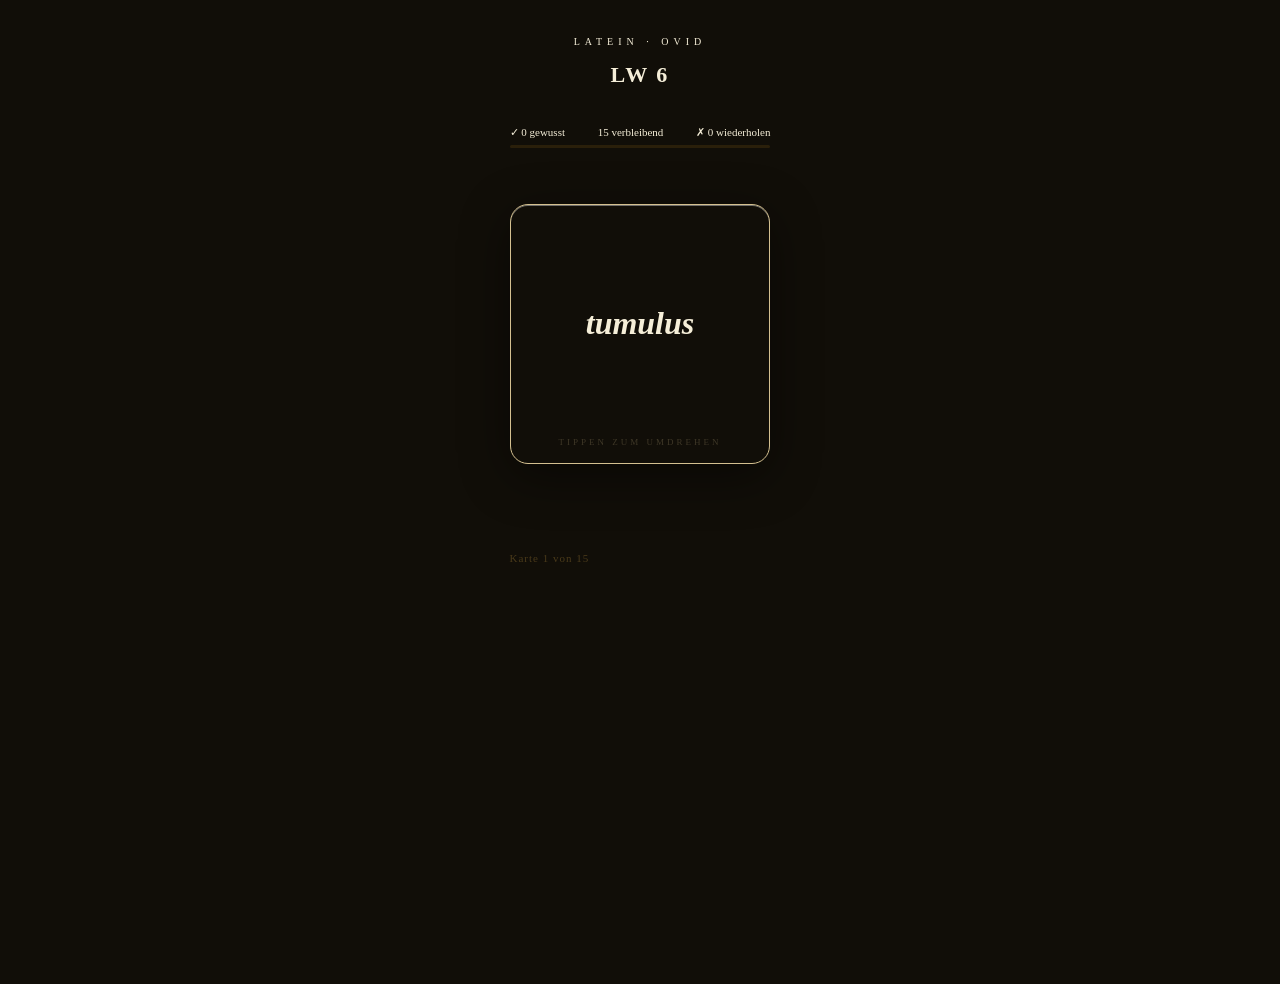
==== O-LWS6/index.html @ 35c02079 "Add initial HTML structure for Ovid LW 6" ====
<!DOCTYPE html>

<html lang="de">
<head>
<meta charset="UTF-8">
<meta name="viewport" content="width=device-width, initial-scale=1.0, maximum-scale=1.0, user-scalable=no">
<title>Ovid – LW 6</title>
<link href="https://fonts.googleapis.com/css2?family=Cormorant+Garamond:ital,wght@0,400;0,600;1,400;1,600&family=Cinzel:wght@400;600&display=swap" rel="stylesheet">
<style>
  :root {
    --bg: #110e08;
    --gold: #c8861a;
    --gold-light: #e8a832;
    --parchment: #f5eed8;
    --dark-card: #1e1508;
    --muted: #7a6a4a;
    --text: #1a1408;
  }

- { box-sizing: border-box; margin: 0; padding: 0; -webkit-tap-highlight-color: transparent; }

html, body { background: #110e08 !important; color: #f5eed8 !important; }

body {
background: var(–bg);
min-height: 100vh;
display: flex;
flex-direction: column;
align-items: center;
font-family: ‘Cormorant Garamond’, Georgia, serif;
padding: 28px 20px 40px;
background-image: radial-gradient(ellipse at 20% 50%, #2a1a0522 0%, transparent 60%),
radial-gradient(ellipse at 80% 20%, #c8861a0a 0%, transparent 50%);
}

header { text-align: center; margin-bottom: 24px; }

.subtitle {
font-family: ‘Cinzel’, serif;
font-size: 10px;
letter-spacing: 5px;
color: var(–gold);
text-transform: uppercase;
margin-bottom: 8px;
}

h1 {
font-family: ‘Cinzel’, serif;
font-size: 22px;
color: var(–parchment);
font-weight: 600;
letter-spacing: 2px;
}

.progress-wrap { width: 100%; max-width: 420px; margin-bottom: 16px; }

.progress-labels {
display: flex;
justify-content: space-between;
font-size: 11px;
color: var(–muted);
margin-bottom: 6px;
font-family: ‘Cinzel’, serif;
}

.progress-bar-bg { height: 3px; background: #2a1f0a; border-radius: 2px; overflow: hidden; }

.progress-bar {
height: 100%;
background: linear-gradient(90deg, var(–gold), var(–gold-light));
border-radius: 2px;
transition: width 0.5s ease;
}

.round-badge {
height: 28px;
display: flex;
align-items: center;
justify-content: center;
font-family: ‘Cinzel’, serif;
font-size: 10px;
letter-spacing: 3px;
color: var(–gold);
text-transform: uppercase;
margin-bottom: 12px;
}

.scene {
width: 100%;
max-width: 420px;
height: 260px;
perspective: 1200px;
cursor: pointer;
flex-shrink: 0;
}

.card {
position: relative;
width: 100%;
height: 260px;
transform-style: preserve-3d;
transition: transform 0.5s cubic-bezier(.4,0,.2,1);
}

.card.flipped { transform: rotateY(180deg); }

.card-face {
position: absolute;
inset: 0;
backface-visibility: hidden;
-webkit-backface-visibility: hidden;
border-radius: 18px;
display: flex;
flex-direction: column;
align-items: center;
justify-content: center;
padding: 36px 28px 48px;
}

.card-front {
background: var(–parchment);
box-shadow: 0 12px 50px #00000077, inset 0 1px 0 #ffffff66;
border: 1px solid #d4c090;
}

.card-back {
background: var(–dark-card);
box-shadow: 0 12px 50px #00000077;
border: 1px solid #3a2c10;
transform: rotateY(180deg);
}

.latin-word {
font-size: 32px;
font-weight: 600;
font-style: italic;
color: var(–text);
text-align: center;
line-height: 1.2;
margin-bottom: 10px;
}

.grammar-info {
font-size: 13px;
color: var(–muted);
font-style: italic;
text-align: center;
}

.tap-hint {
position: absolute;
bottom: 16px;
font-family: ‘Cinzel’, serif;
font-size: 9px;
letter-spacing: 3px;
color: #bba87a44;
text-transform: uppercase;
transition: opacity 0.2s;
}

.back-latin {
font-family: ‘Cinzel’, serif;
font-size: 11px;
color: var(–gold);
letter-spacing: 2px;
margin-bottom: 14px;
font-style: italic;
text-align: center;
}

.german-word {
font-size: 24px;
font-weight: 600;
color: var(–parchment);
text-align: center;
line-height: 1.4;
}

.button-row {
width: 100%;
max-width: 420px;
height: 56px;
display: flex;
align-items: center;
justify-content: center;
gap: 14px;
margin-top: 20px;
}

.btn {
font-family: ‘Cinzel’, serif;
font-size: 13px;
letter-spacing: 1px;
border-radius: 10px;
padding: 13px 26px;
cursor: pointer;
border: none;
opacity: 0;
pointer-events: none;
transition: opacity 0.25s ease, transform 0.1s;
}

.btn.visible { opacity: 1; pointer-events: all; }
.btn:active { transform: scale(0.96); }
.btn-nochmal { background: transparent; border: 2px solid #c0392b; color: #e74c3c; }
.btn-gewusst { background: var(–gold); color: #fff; }

.counter {
height: 24px;
display: flex;
align-items: center;
font-family: ‘Cinzel’, serif;
font-size: 11px;
color: #4a3a1a;
letter-spacing: 1px;
margin-top: 6px;
}

.done {
background: var(–parchment);
border-radius: 18px;
padding: 48px 36px;
max-width: 420px;
width: 100%;
text-align: center;
box-shadow: 0 12px 50px #00000077;
}

.done-emoji { font-size: 44px; margin-bottom: 16px; }

.done h2 {
font-family: ‘Cinzel’, serif;
font-size: 22px;
color: var(–text);
margin-bottom: 10px;
}

.done p { font-size: 16px; color: var(–muted); margin-bottom: 28px; }

.btn-reset {
font-family: ‘Cinzel’, serif;
font-size: 14px;
letter-spacing: 1px;
background: var(–gold);
color: #fff;
padding: 14px 36px;
border: none;
border-radius: 10px;
cursor: pointer;
}
</style>

</head>
<body>

<header>
  <div class="subtitle">Latein · Ovid</div>
  <h1>LW 6</h1>
</header>

<div id="app"></div>

<script>
const ALL_CARDS = [
  { latin: "cāsus", info: "ūs m", german: "der Fall, der Zufall" },
  { latin: "cārus", info: "a, um", german: "lieb, teuer, wertvoll" },
  { latin: "perdere", info: "perdō, perdidī, perditum", german: "verlieren, verschwenden,\nzugrunde richten" },
  { latin: "fortis", info: "e", german: "kräftig, tapfer" },
  { latin: "exstinguere", info: "exstinguō, exstīnxī, exstīnctum", german: "auslöschen, vernichten" },
  { latin: "comes", info: "itis m", german: "der Begleiter, der Gefährte" },
  { latin: "ambō", info: "ambae, ambō", german: "beide (zusammen)" },
  { latin: "tegere", info: "tegō, tēxī, tēctum", german: "bedecken, schützen, verbergen" },
  { latin: "ērigere", info: "ērigō, ērēxī, ērēctum", german: "aufrichten, emporheben" },
  { latin: "lētum", info: "", german: "der Tod" },
  { latin: "tumulus", info: "", german: "der (Grab-)Hügel" },
  { latin: "rāmus", info: "", german: "der Ast" },
  { latin: "aptus", info: "a, um", german: "passend, geeignet" },
  { latin: "geminus", info: "a, um", german: "doppelt" },
  { latin: "cruor", info: "ōris m", german: "das Blut" },
];

function shuffle(arr) {
  const a = [...arr];
  for (let i = a.length - 1; i > 0; i--) {
    const j = Math.floor(Math.random() * (i + 1));
    [a[i], a[j]] = [a[j], a[i]];
  }
  return a;
}

let deck = [], repeatPool = [], knownSet = new Set(), pos = 0, flipped = false, round = 1;

function init() {
  deck = shuffle(ALL_CARDS.map((_, i) => i));
  repeatPool = []; knownSet = new Set(); pos = 0; flipped = false; round = 1;
  render();
}

function render() {
  const app = document.getElementById('app');

  if (knownSet.size === ALL_CARDS.length) {
    app.innerHTML = `
      <div class="done">
        <div class="done-emoji">🏛️</div>
        <h2>Alle gewusst!</h2>
        <p>Alle ${ALL_CARDS.length} Karten gemeistert.</p>
        <button class="btn-reset" onclick="init()">Neu starten</button>
      </div>`;
    return;
  }

  if (pos >= deck.length) {
    deck = shuffle(repeatPool);
    repeatPool = []; pos = 0; round++; flipped = false;
  }

  const card = ALL_CARDS[deck[pos]];
  const progress = Math.round((knownSet.size / ALL_CARDS.length) * 100);
  const totalLeft = (deck.length - pos) + repeatPool.length;

  app.innerHTML = `
    <div class="progress-wrap">
      <div class="progress-labels">
        <span>✓ ${knownSet.size} gewusst</span>
        <span>${totalLeft} verbleibend</span>
        <span>✗ ${repeatPool.length} wiederholen</span>
      </div>
      <div class="progress-bar-bg">
        <div class="progress-bar" style="width:${progress}%"></div>
      </div>
    </div>

    <div class="round-badge">${round > 1 ? `Wiederholung · Runde ${round}` : '&nbsp;'}</div>

    <div class="scene" id="scene">
      <div class="card" id="card">
        <div class="card-face card-front">
          <div class="latin-word">${card.latin}</div>
          ${card.info ? `<div class="grammar-info">${card.info}</div>` : ''}
          <div class="tap-hint" id="tap-hint">Tippen zum Umdrehen</div>
        </div>
        <div class="card-face card-back">
          <div class="back-latin">${card.latin}</div>
          <div class="german-word">${card.german.replace(/\n/g, '<br>')}</div>
        </div>
      </div>
    </div>

    <div class="button-row">
      <button class="btn btn-nochmal" id="btn-n">✗ Nochmal</button>
      <button class="btn btn-gewusst" id="btn-g">✓ Gewusst</button>
    </div>

    <div class="counter" id="counter">Karte ${pos + 1} von ${deck.length}</div>
  `;

  document.getElementById('scene').addEventListener('click', flipCard);
  document.getElementById('btn-n').addEventListener('click', e => { e.stopPropagation(); answer(false); });
  document.getElementById('btn-g').addEventListener('click', e => { e.stopPropagation(); answer(true); });
}

function flipCard() {
  if (flipped) return;
  flipped = true;
  document.getElementById('card').classList.add('flipped');
  document.getElementById('btn-n').classList.add('visible');
  document.getElementById('btn-g').classList.add('visible');
  const hint = document.getElementById('tap-hint');
  if (hint) hint.style.opacity = '0';
}

function answer(correct) {
  if (correct) knownSet.add(deck[pos]);
  else repeatPool.push(deck[pos]);
  pos++; flipped = false;
  render();
}

init();
</script>

</body>
</html>
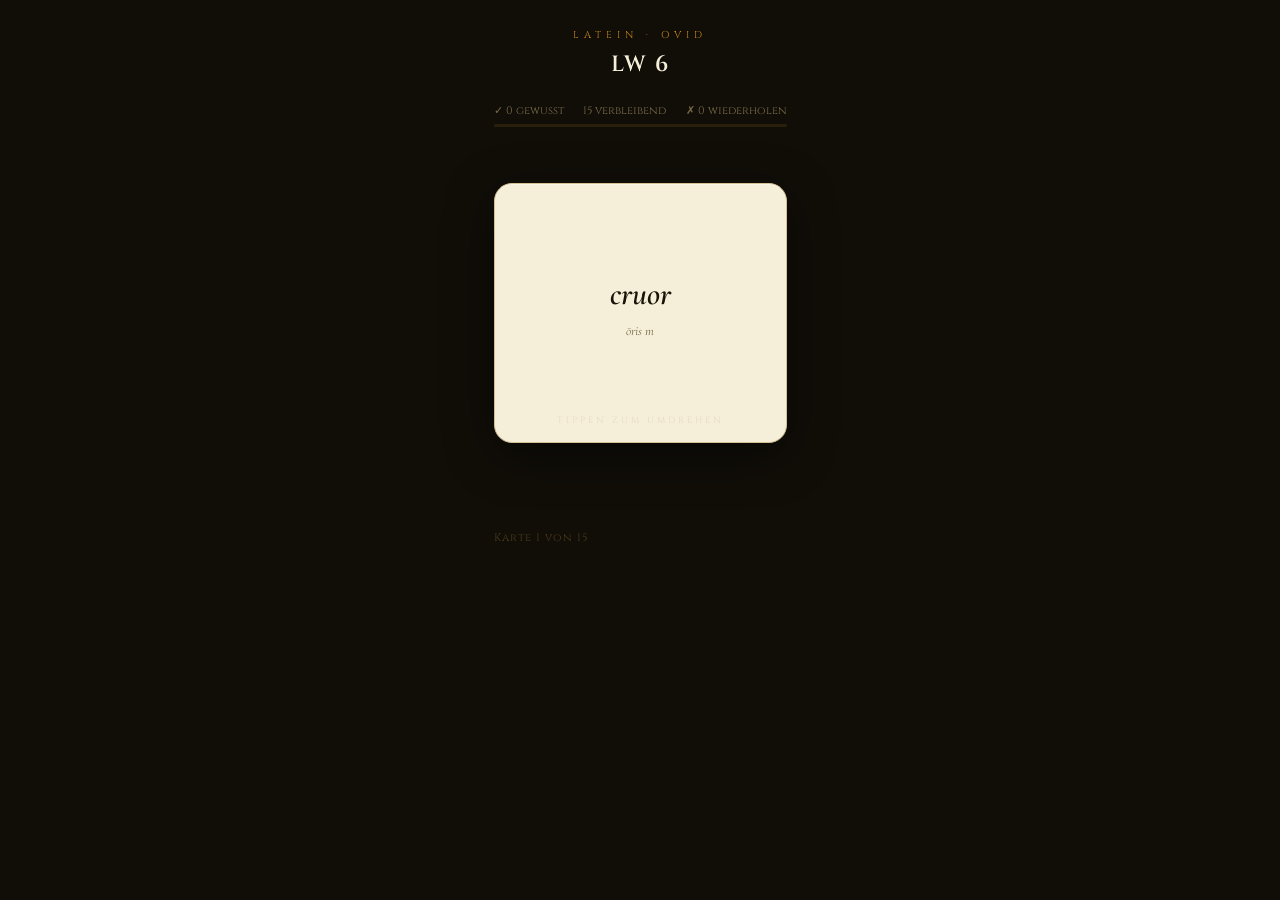
==== commit 553c5060: "cssfix" ====
--- a/O-LWS6/index.html
+++ b/O-LWS6/index.html
@@ -1,325 +1,119 @@
-<!DOCTYPE html>
+<!doctype html>
 
 <html lang="de">
-<head>
-<meta charset="UTF-8">
-<meta name="viewport" content="width=device-width, initial-scale=1.0, maximum-scale=1.0, user-scalable=no">
-<title>Ovid – LW 6</title>
-<link href="https://fonts.googleapis.com/css2?family=Cormorant+Garamond:ital,wght@0,400;0,600;1,400;1,600&family=Cinzel:wght@400;600&display=swap" rel="stylesheet">
-<style>
-  :root {
-    --bg: #110e08;
-    --gold: #c8861a;
-    --gold-light: #e8a832;
-    --parchment: #f5eed8;
-    --dark-card: #1e1508;
-    --muted: #7a6a4a;
-    --text: #1a1408;
-  }
+  <head>
+    <meta charset="UTF-8" />
+    <meta
+      name="viewport"
+      content="width=device-width, initial-scale=1.0, maximum-scale=1.0, user-scalable=no"
+    />
+    <title>Ovid – LW 6</title>
+    <link
+      href="https://fonts.googleapis.com/css2?family=Cormorant+Garamond:ital,wght@0,400;0,600;1,400;1,600&family=Cinzel:wght@400;600&display=swap"
+      rel="stylesheet"
+    />
+    <link rel="stylesheet" href="../style.css" />
+  </head>
+  <body>
+    <header>
+      <div class="subtitle">Latein · Ovid</div>
+      <h1>LW 6</h1>
+    </header>
 
-- { box-sizing: border-box; margin: 0; padding: 0; -webkit-tap-highlight-color: transparent; }
+    <div id="app"></div>
 
-html, body { background: #110e08 !important; color: #f5eed8 !important; }
+    <script>
+      const ALL_CARDS = [
+        { latin: "cāsus", info: "ūs m", german: "der Fall, der Zufall" },
+        { latin: "cārus", info: "a, um", german: "lieb, teuer, wertvoll" },
+        {
+          latin: "perdere",
+          info: "perdō, perdidī, perditum",
+          german: "verlieren, verschwenden,\nzugrunde richten",
+        },
+        { latin: "fortis", info: "e", german: "kräftig, tapfer" },
+        {
+          latin: "exstinguere",
+          info: "exstinguō, exstīnxī, exstīnctum",
+          german: "auslöschen, vernichten",
+        },
+        {
+          latin: "comes",
+          info: "itis m",
+          german: "der Begleiter, der Gefährte",
+        },
+        { latin: "ambō", info: "ambae, ambō", german: "beide (zusammen)" },
+        {
+          latin: "tegere",
+          info: "tegō, tēxī, tēctum",
+          german: "bedecken, schützen, verbergen",
+        },
+        {
+          latin: "ērigere",
+          info: "ērigō, ērēxī, ērēctum",
+          german: "aufrichten, emporheben",
+        },
+        { latin: "lētum", info: "", german: "der Tod" },
+        { latin: "tumulus", info: "", german: "der (Grab-)Hügel" },
+        { latin: "rāmus", info: "", german: "der Ast" },
+        { latin: "aptus", info: "a, um", german: "passend, geeignet" },
+        { latin: "geminus", info: "a, um", german: "doppelt" },
+        { latin: "cruor", info: "ōris m", german: "das Blut" },
+      ];
 
-body {
-background: var(–bg);
-min-height: 100vh;
-display: flex;
-flex-direction: column;
-align-items: center;
-font-family: ‘Cormorant Garamond’, Georgia, serif;
-padding: 28px 20px 40px;
-background-image: radial-gradient(ellipse at 20% 50%, #2a1a0522 0%, transparent 60%),
-radial-gradient(ellipse at 80% 20%, #c8861a0a 0%, transparent 50%);
-}
+      function shuffle(arr) {
+        const a = [...arr];
+        for (let i = a.length - 1; i > 0; i--) {
+          const j = Math.floor(Math.random() * (i + 1));
+          [a[i], a[j]] = [a[j], a[i]];
+        }
+        return a;
+      }
 
-header { text-align: center; margin-bottom: 24px; }
+      let deck = [],
+        repeatPool = [],
+        knownSet = new Set(),
+        pos = 0,
+        flipped = false,
+        round = 1;
 
-.subtitle {
-font-family: ‘Cinzel’, serif;
-font-size: 10px;
-letter-spacing: 5px;
-color: var(–gold);
-text-transform: uppercase;
-margin-bottom: 8px;
-}
+      function init() {
+        deck = shuffle(ALL_CARDS.map((_, i) => i));
+        repeatPool = [];
+        knownSet = new Set();
+        pos = 0;
+        flipped = false;
+        round = 1;
+        render();
+      }
 
-h1 {
-font-family: ‘Cinzel’, serif;
-font-size: 22px;
-color: var(–parchment);
-font-weight: 600;
-letter-spacing: 2px;
-}
+      function render() {
+        const app = document.getElementById("app");
 
-.progress-wrap { width: 100%; max-width: 420px; margin-bottom: 16px; }
-
-.progress-labels {
-display: flex;
-justify-content: space-between;
-font-size: 11px;
-color: var(–muted);
-margin-bottom: 6px;
-font-family: ‘Cinzel’, serif;
-}
-
-.progress-bar-bg { height: 3px; background: #2a1f0a; border-radius: 2px; overflow: hidden; }
-
-.progress-bar {
-height: 100%;
-background: linear-gradient(90deg, var(–gold), var(–gold-light));
-border-radius: 2px;
-transition: width 0.5s ease;
-}
-
-.round-badge {
-height: 28px;
-display: flex;
-align-items: center;
-justify-content: center;
-font-family: ‘Cinzel’, serif;
-font-size: 10px;
-letter-spacing: 3px;
-color: var(–gold);
-text-transform: uppercase;
-margin-bottom: 12px;
-}
-
-.scene {
-width: 100%;
-max-width: 420px;
-height: 260px;
-perspective: 1200px;
-cursor: pointer;
-flex-shrink: 0;
-}
-
-.card {
-position: relative;
-width: 100%;
-height: 260px;
-transform-style: preserve-3d;
-transition: transform 0.5s cubic-bezier(.4,0,.2,1);
-}
-
-.card.flipped { transform: rotateY(180deg); }
-
-.card-face {
-position: absolute;
-inset: 0;
-backface-visibility: hidden;
--webkit-backface-visibility: hidden;
-border-radius: 18px;
-display: flex;
-flex-direction: column;
-align-items: center;
-justify-content: center;
-padding: 36px 28px 48px;
-}
-
-.card-front {
-background: var(–parchment);
-box-shadow: 0 12px 50px #00000077, inset 0 1px 0 #ffffff66;
-border: 1px solid #d4c090;
-}
-
-.card-back {
-background: var(–dark-card);
-box-shadow: 0 12px 50px #00000077;
-border: 1px solid #3a2c10;
-transform: rotateY(180deg);
-}
-
-.latin-word {
-font-size: 32px;
-font-weight: 600;
-font-style: italic;
-color: var(–text);
-text-align: center;
-line-height: 1.2;
-margin-bottom: 10px;
-}
-
-.grammar-info {
-font-size: 13px;
-color: var(–muted);
-font-style: italic;
-text-align: center;
-}
-
-.tap-hint {
-position: absolute;
-bottom: 16px;
-font-family: ‘Cinzel’, serif;
-font-size: 9px;
-letter-spacing: 3px;
-color: #bba87a44;
-text-transform: uppercase;
-transition: opacity 0.2s;
-}
-
-.back-latin {
-font-family: ‘Cinzel’, serif;
-font-size: 11px;
-color: var(–gold);
-letter-spacing: 2px;
-margin-bottom: 14px;
-font-style: italic;
-text-align: center;
-}
-
-.german-word {
-font-size: 24px;
-font-weight: 600;
-color: var(–parchment);
-text-align: center;
-line-height: 1.4;
-}
-
-.button-row {
-width: 100%;
-max-width: 420px;
-height: 56px;
-display: flex;
-align-items: center;
-justify-content: center;
-gap: 14px;
-margin-top: 20px;
-}
-
-.btn {
-font-family: ‘Cinzel’, serif;
-font-size: 13px;
-letter-spacing: 1px;
-border-radius: 10px;
-padding: 13px 26px;
-cursor: pointer;
-border: none;
-opacity: 0;
-pointer-events: none;
-transition: opacity 0.25s ease, transform 0.1s;
-}
-
-.btn.visible { opacity: 1; pointer-events: all; }
-.btn:active { transform: scale(0.96); }
-.btn-nochmal { background: transparent; border: 2px solid #c0392b; color: #e74c3c; }
-.btn-gewusst { background: var(–gold); color: #fff; }
-
-.counter {
-height: 24px;
-display: flex;
-align-items: center;
-font-family: ‘Cinzel’, serif;
-font-size: 11px;
-color: #4a3a1a;
-letter-spacing: 1px;
-margin-top: 6px;
-}
-
-.done {
-background: var(–parchment);
-border-radius: 18px;
-padding: 48px 36px;
-max-width: 420px;
-width: 100%;
-text-align: center;
-box-shadow: 0 12px 50px #00000077;
-}
-
-.done-emoji { font-size: 44px; margin-bottom: 16px; }
-
-.done h2 {
-font-family: ‘Cinzel’, serif;
-font-size: 22px;
-color: var(–text);
-margin-bottom: 10px;
-}
-
-.done p { font-size: 16px; color: var(–muted); margin-bottom: 28px; }
-
-.btn-reset {
-font-family: ‘Cinzel’, serif;
-font-size: 14px;
-letter-spacing: 1px;
-background: var(–gold);
-color: #fff;
-padding: 14px 36px;
-border: none;
-border-radius: 10px;
-cursor: pointer;
-}
-</style>
-
-</head>
-<body>
-
-<header>
-  <div class="subtitle">Latein · Ovid</div>
-  <h1>LW 6</h1>
-</header>
-
-<div id="app"></div>
-
-<script>
-const ALL_CARDS = [
-  { latin: "cāsus", info: "ūs m", german: "der Fall, der Zufall" },
-  { latin: "cārus", info: "a, um", german: "lieb, teuer, wertvoll" },
-  { latin: "perdere", info: "perdō, perdidī, perditum", german: "verlieren, verschwenden,\nzugrunde richten" },
-  { latin: "fortis", info: "e", german: "kräftig, tapfer" },
-  { latin: "exstinguere", info: "exstinguō, exstīnxī, exstīnctum", german: "auslöschen, vernichten" },
-  { latin: "comes", info: "itis m", german: "der Begleiter, der Gefährte" },
-  { latin: "ambō", info: "ambae, ambō", german: "beide (zusammen)" },
-  { latin: "tegere", info: "tegō, tēxī, tēctum", german: "bedecken, schützen, verbergen" },
-  { latin: "ērigere", info: "ērigō, ērēxī, ērēctum", german: "aufrichten, emporheben" },
-  { latin: "lētum", info: "", german: "der Tod" },
-  { latin: "tumulus", info: "", german: "der (Grab-)Hügel" },
-  { latin: "rāmus", info: "", german: "der Ast" },
-  { latin: "aptus", info: "a, um", german: "passend, geeignet" },
-  { latin: "geminus", info: "a, um", german: "doppelt" },
-  { latin: "cruor", info: "ōris m", german: "das Blut" },
-];
-
-function shuffle(arr) {
-  const a = [...arr];
-  for (let i = a.length - 1; i > 0; i--) {
-    const j = Math.floor(Math.random() * (i + 1));
-    [a[i], a[j]] = [a[j], a[i]];
-  }
-  return a;
-}
-
-let deck = [], repeatPool = [], knownSet = new Set(), pos = 0, flipped = false, round = 1;
-
-function init() {
-  deck = shuffle(ALL_CARDS.map((_, i) => i));
-  repeatPool = []; knownSet = new Set(); pos = 0; flipped = false; round = 1;
-  render();
-}
-
-function render() {
-  const app = document.getElementById('app');
-
-  if (knownSet.size === ALL_CARDS.length) {
-    app.innerHTML = `
+        if (knownSet.size === ALL_CARDS.length) {
+          app.innerHTML = `
       <div class="done">
         <div class="done-emoji">🏛️</div>
         <h2>Alle gewusst!</h2>
         <p>Alle ${ALL_CARDS.length} Karten gemeistert.</p>
         <button class="btn-reset" onclick="init()">Neu starten</button>
       </div>`;
-    return;
-  }
+          return;
+        }
 
-  if (pos >= deck.length) {
-    deck = shuffle(repeatPool);
-    repeatPool = []; pos = 0; round++; flipped = false;
-  }
+        if (pos >= deck.length) {
+          deck = shuffle(repeatPool);
+          repeatPool = [];
+          pos = 0;
+          round++;
+          flipped = false;
+        }
 
-  const card = ALL_CARDS[deck[pos]];
-  const progress = Math.round((knownSet.size / ALL_CARDS.length) * 100);
-  const totalLeft = (deck.length - pos) + repeatPool.length;
+        const card = ALL_CARDS[deck[pos]];
+        const progress = Math.round((knownSet.size / ALL_CARDS.length) * 100);
+        const totalLeft = deck.length - pos + repeatPool.length;
 
-  app.innerHTML = `
+        app.innerHTML = `
     <div class="progress-wrap">
       <div class="progress-labels">
         <span>✓ ${knownSet.size} gewusst</span>
@@ -331,18 +125,18 @@
       </div>
     </div>
 
-    <div class="round-badge">${round > 1 ? `Wiederholung · Runde ${round}` : '&nbsp;'}</div>
+    <div class="round-badge">${round > 1 ? `Wiederholung · Runde ${round}` : "&nbsp;"}</div>
 
     <div class="scene" id="scene">
       <div class="card" id="card">
         <div class="card-face card-front">
           <div class="latin-word">${card.latin}</div>
-          ${card.info ? `<div class="grammar-info">${card.info}</div>` : ''}
+          ${card.info ? `<div class="grammar-info">${card.info}</div>` : ""}
           <div class="tap-hint" id="tap-hint">Tippen zum Umdrehen</div>
         </div>
         <div class="card-face card-back">
           <div class="back-latin">${card.latin}</div>
-          <div class="german-word">${card.german.replace(/\n/g, '<br>')}</div>
+          <div class="german-word">${card.german.replace(/\n/g, "<br>")}</div>
         </div>
       </div>
     </div>
@@ -355,30 +149,36 @@
     <div class="counter" id="counter">Karte ${pos + 1} von ${deck.length}</div>
   `;
 
-  document.getElementById('scene').addEventListener('click', flipCard);
-  document.getElementById('btn-n').addEventListener('click', e => { e.stopPropagation(); answer(false); });
-  document.getElementById('btn-g').addEventListener('click', e => { e.stopPropagation(); answer(true); });
-}
+        document.getElementById("scene").addEventListener("click", flipCard);
+        document.getElementById("btn-n").addEventListener("click", (e) => {
+          e.stopPropagation();
+          answer(false);
+        });
+        document.getElementById("btn-g").addEventListener("click", (e) => {
+          e.stopPropagation();
+          answer(true);
+        });
+      }
 
-function flipCard() {
-  if (flipped) return;
-  flipped = true;
-  document.getElementById('card').classList.add('flipped');
-  document.getElementById('btn-n').classList.add('visible');
-  document.getElementById('btn-g').classList.add('visible');
-  const hint = document.getElementById('tap-hint');
-  if (hint) hint.style.opacity = '0';
-}
+      function flipCard() {
+        if (flipped) return;
+        flipped = true;
+        document.getElementById("card").classList.add("flipped");
+        document.getElementById("btn-n").classList.add("visible");
+        document.getElementById("btn-g").classList.add("visible");
+        const hint = document.getElementById("tap-hint");
+        if (hint) hint.style.opacity = "0";
+      }
 
-function answer(correct) {
-  if (correct) knownSet.add(deck[pos]);
-  else repeatPool.push(deck[pos]);
-  pos++; flipped = false;
-  render();
-}
+      function answer(correct) {
+        if (correct) knownSet.add(deck[pos]);
+        else repeatPool.push(deck[pos]);
+        pos++;
+        flipped = false;
+        render();
+      }
 
-init();
-</script>
-
-</body>
+      init();
+    </script>
+  </body>
 </html>
--- a/style.css
+++ b/style.css
@@ -0,0 +1,241 @@
+  :root {
+    --bg: #110e08;
+    --gold: #c8861a;
+    --gold-light: #e8a832;
+    --parchment: #f5eed8;
+    --dark-card: #1e1508;
+    --muted: #7a6a4a;
+    --text: #1a1408;
+  }
+
+* { box-sizing: border-box; margin: 0; padding: 0; -webkit-tap-highlight-color: transparent; }
+
+html, body { background: #110e08 !important; color: #f5eed8 !important; }
+
+body {
+background: var(–bg);
+min-height: 100vh;
+display: flex;
+flex-direction: column;
+align-items: center;
+font-family: "Cormorant Garamond", Georgia, serif;
+padding: 28px 20px 40px;
+background-image: radial-gradient(ellipse at 20% 50%, #2a1a0522 0%, transparent 60%),
+radial-gradient(ellipse at 80% 20%, #c8861a0a 0%, transparent 50%);
+}
+
+header { text-align: center; margin-bottom: 24px; }
+
+.subtitle {
+font-family: "Cinzel", serif;
+font-size: 10px;
+letter-spacing: 5px;
+color: var(--gold);
+text-transform: uppercase;
+margin-bottom: 8px;
+}
+
+h1 {
+font-family: "Cinzel", serif;
+font-size: 22px;
+color: var(--parchment);
+font-weight: 600;
+letter-spacing: 2px;
+}
+
+.progress-wrap { width: 100%; max-width: 420px; margin-bottom: 16px; }
+
+.progress-labels {
+display: flex;
+justify-content: space-between;
+font-size: 11px;
+color: var(--muted);
+margin-bottom: 6px;
+font-family: "Cinzel", serif;
+}
+
+.progress-bar-bg { height: 3px; background: #2a1f0a; border-radius: 2px; overflow: hidden; }
+
+.progress-bar {
+height: 100%;
+background: linear-gradient(90deg, var(--gold), var(--gold-light));
+border-radius: 2px;
+transition: width 0.5s ease;
+}
+
+.round-badge {
+height: 28px;
+display: flex;
+align-items: center;
+justify-content: center;
+font-family: "Cinzel", serif;
+font-size: 10px;
+letter-spacing: 3px;
+color: var(--gold);
+text-transform: uppercase;
+margin-bottom: 12px;
+}
+
+.scene {
+width: 100%;
+max-width: 420px;
+height: 260px;
+perspective: 1200px;
+cursor: pointer;
+flex-shrink: 0;
+}
+
+.card {
+position: relative;
+width: 100%;
+height: 260px;
+transform-style: preserve-3d;
+transition: transform 0.5s cubic-bezier(.4,0,.2,1);
+}
+
+.card.flipped { transform: rotateY(180deg); }
+
+.card-face {
+position: absolute;
+inset: 0;
+backface-visibility: hidden;
+-webkit-backface-visibility: hidden;
+border-radius: 18px;
+display: flex;
+flex-direction: column;
+align-items: center;
+justify-content: center;
+padding: 36px 28px 48px;
+}
+
+.card-front {
+background: var(--parchment);
+box-shadow: 0 12px 50px #00000077, inset 0 1px 0 #ffffff66;
+border: 1px solid #d4c090;
+}
+
+.card-back {
+background: var(--dark-card);
+box-shadow: 0 12px 50px #00000077;
+border: 1px solid #3a2c10;
+transform: rotateY(180deg);
+}
+
+.latin-word {
+font-size: 32px;
+font-weight: 600;
+font-style: italic;
+color: var(--text);
+text-align: center;
+line-height: 1.2;
+margin-bottom: 10px;
+}
+
+.grammar-info {
+font-size: 13px;
+color: var(--muted);
+font-style: italic;
+text-align: center;
+}
+
+.tap-hint {
+position: absolute;
+bottom: 16px;
+font-family: "Cinzel", serif;
+font-size: 9px;
+letter-spacing: 3px;
+color: #bba87a44;
+text-transform: uppercase;
+transition: opacity 0.2s;
+}
+
+.back-latin {
+font-family: "Cinzel", serif;
+font-size: 11px;
+color: var(--gold);
+letter-spacing: 2px;
+margin-bottom: 14px;
+font-style: italic;
+text-align: center;
+}
+
+.german-word {
+font-size: 24px;
+font-weight: 600;
+color: var(--parchment);
+text-align: center;
+line-height: 1.4;
+}
+
+.button-row {
+width: 100%;
+max-width: 420px;
+height: 56px;
+display: flex;
+align-items: center;
+justify-content: center;
+gap: 14px;
+margin-top: 20px;
+}
+
+.btn {
+font-family: "Cinzel", serif;
+font-size: 13px;
+letter-spacing: 1px;
+border-radius: 10px;
+padding: 13px 26px;
+cursor: pointer;
+border: none;
+opacity: 0;
+pointer-events: none;
+transition: opacity 0.25s ease, transform 0.1s;
+}
+
+.btn.visible { opacity: 1; pointer-events: all; }
+.btn:active { transform: scale(0.96); }
+.btn-nochmal { background: transparent; border: 2px solid #c0392b; color: #e74c3c; }
+.btn-gewusst { background: var(--gold); color: #fff; }
+
+.counter {
+height: 24px;
+display: flex;
+align-items: center;
+font-family: "Cinzel", serif;
+font-size: 11px;
+color: #4a3a1a;
+letter-spacing: 1px;
+margin-top: 6px;
+}
+
+.done {
+background: var(--parchment);
+border-radius: 18px;
+padding: 48px 36px;
+max-width: 420px;
+width: 100%;
+text-align: center;
+box-shadow: 0 12px 50px #00000077;
+}
+
+.done-emoji { font-size: 44px; margin-bottom: 16px; }
+
+.done h2 {
+font-family: "Cinzel", serif;
+font-size: 22px;
+color: var(–text);
+margin-bottom: 10px;
+}
+
+.done p { font-size: 16px; color: var(--muted); margin-bottom: 28px; }
+
+.btn-reset {
+font-family: "Cinzel", serif;
+font-size: 14px;
+letter-spacing: 1px;
+background: var(–gold);
+color: #fff;
+padding: 14px 36px;
+border: none;
+border-radius: 10px;
+cursor: pointer;
+}
